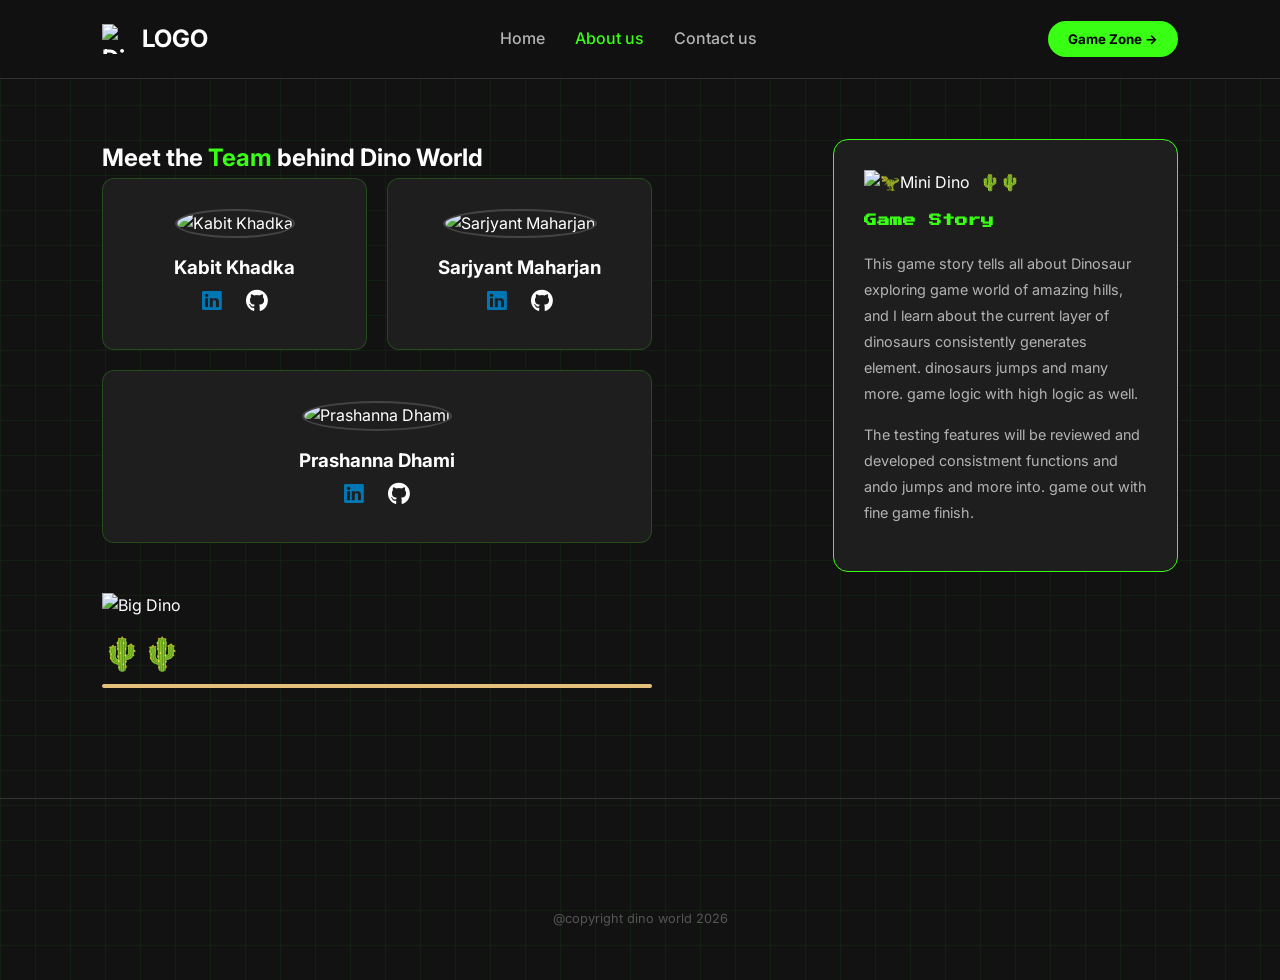
==== pages/about.html @ 2a2977d8 "add homepage, about-us" ====
<!DOCTYPE html>
<html lang="en">
<head>
    <meta charset="UTF-8">
    <meta name="viewport" content="width=device-width, initial-scale=1.0">
    <title>About Us | RunWithDino</title>
    <link rel="stylesheet" href="../css/style.css">
    <link href="https://fonts.googleapis.com/css2?family=Inter:wght@400;700&family=Press+Start+2P&display=swap" rel="stylesheet">
    <link rel="stylesheet" href="https://cdnjs.cloudflare.com/ajax/libs/font-awesome/6.0.0/css/all.min.css">
</head>
<body class="about-page">

    <nav class="navbar">
        <div class="logo">
            <img src="https://img.icons8.com/color/48/t-rex.png" alt="Dino Logo" class="nav-dino">
            <span>LOGO</span>
        </div>
        <ul class="nav-links">
            <li><a href="index.html">Home</a></li>
            <li><a href="about.html" class="active">About us</a></li>
            <li><a href="contact.html">Contact us</a></li>
        </ul>
        <button class="btn-game-zone">Game Zone &rarr;</button>
    </nav>

    <main class="about-container">
        <div class="about-layout">
            
            <section class="team-section">
                <h1>Meet the <span class="neon-text">Team</span> behind Dino World</h1>
                
                <div class="team-grid">
                    <div class="member-card">
                        <div class="profile-pic">
                            <img src="https://api.dicebear.com/7.x/avataaars/svg?seed=Kabit" alt="Kabit Khadka">
                        </div>
                        <h3>Kabit Khadka</h3>
                        <div class="social-links">
                            <a href="#" class="li-icon"><i class="fab fa-linkedin"></i></a>
                            <a href="#" class="gh-icon"><i class="fab fa-github"></i></a>
                        </div>
                    </div>

                    <div class="member-card">
                        <div class="profile-pic">
                            <img src="https://api.dicebear.com/7.x/avataaars/svg?seed=Sarjyant" alt="Sarjyant Maharjan">
                        </div>
                        <h3>Sarjyant Maharjan</h3>
                        <div class="social-links">
                            <a href="#" class="li-icon"><i class="fab fa-linkedin"></i></a>
                            <a href="#" class="gh-icon"><i class="fab fa-github"></i></a>
                        </div>
                    </div>

                    <div class="member-card">
                        <div class="profile-pic">
                            <img src="https://api.dicebear.com/7.x/avataaars/svg?seed=Prashanna" alt="Prashanna Dhami">
                        </div>
                        <h3>Prashanna Dhami</h3>
                        <div class="social-links">
                            <a href="#" class="li-icon"><i class="fab fa-linkedin"></i></a>
                            <a href="#" class="gh-icon"><i class="fab fa-github"></i></a>
                        </div>
                    </div>
                </div>

                <div class="bottom-deco">
                    <img src="https://encrypted-tbn0.gstatic.com/images?q=tbn:ANd9GcTI5a7e_6_ciNpyhqQS6fGjPZsVxB_nCckmqiTa_41D0Q&s" alt="Big Dino" class="floating-dino">
                    <div class="cactus-group">🌵🌵</div>
                    <div class="ground-line"></div>
                </div>
            </section>

            <aside class="story-sidebar">
                <div class="story-box">
                    <div class="pixel-header">
                         <img src="https://img.icons8.com/color/48/t-rex.png" alt="🦖Mini Dino" class="mini-dino-icon">
                         <span class="cactus-inline">🌵🌵</span>
                    </div>
                    <h3 class="pixel-font">Game Story</h3>
                    <p>This game story tells all about Dinosaur exploring game world of amazing hills, and I learn about the current layer of dinosaurs consistently generates element. dinosaurs jumps and many more. game logic with high logic as well.</p>
                    <p>The testing features will be reviewed and developed consistment functions and ando jumps and more into. game out with fine game finish.</p>
                </div>
            </aside>
        </div>
    </main>

    <footer class="footer">
        <p class="copyright">@copyright dino world 2026</p>
    </footer>
<script src="../js/script.js"></script>
</body>
</html>
---- css/style.css ----
:root {--bg-dark: #121212;
    --card-bg: #1e1e1e;
    --neon-green: #39FF14;
    --text-white: #ffffff;
    --text-gray: #b3b3b3;
    --accent-cream: #fdf5e6;
}

* {
    margin: 0;
    padding: 0;
    box-sizing: border-box;
    font-family: 'Inter', sans-serif;
}

body {
    background-color: var(--bg-dark);
    color: var(--text-white);
    line-height: 1.6;
}

  .game-container {
    width: 100%;
    height: 200px;
    border-bottom: 2px solid #555;
    position: relative;
    overflow: hidden; /* Keeps the cactus from leaving the box */
    /* Prevents blue highlight box on tap */
    -webkit-tap-highlight-color: transparent; 
    user-select: none;
}
#dino, #cactus {
    /* Ensures emojis don't get selected like text */
    user-select: none;
    pointer-events: none; 
}

#dino {
    width: 65px;
    height: 60px;
    position: absolute;
    bottom: 0;
    font-size: 50px;
    transform: scaleX(-1);
}

#cactus {
    width: 20px;
    height: 40px;
    position: absolute;
    bottom: 0;
    right: -20px;
    font-size: 30px;
    /* This makes the cactus move left constantly */
    animation: move-cactus 2.5s infinite linear;
}

@keyframes move-cactus {
    0% { right: -20px; }
    100% { right: 100%; }
}

/* The Jump Animation */
.animate-jump {
    animation: jump 0.5s linear;
}

@keyframes jump {
    0% { bottom: 0; transform: scaleX(-1); }
    30% { bottom: 100px; transform: scaleX(-1); }
    70% { bottom: 100px; transform: scaleX(-1); }
    100% { bottom: 0; transform: scaleX(-1); }
}


/* home page */

/* --- Sticky Navbar --- */
.navbar {
    position: sticky;
    top: 0;
    z-index: 1000;
    background-color: rgba(18, 18, 18, 0.95);
    display: flex;
    justify-content: space-between;
    align-items: center;
    padding: 20px 8%;
    border-bottom: 1px solid #333;
}

.logo { font-weight: bold; font-size: 1.5rem; display: flex; align-items: center; gap: 10px; }

.nav-links { display: flex; list-style: none; gap: 30px; }

.nav-links a {
    text-decoration: none;
    color: var(--text-gray);
    font-weight: 500;
    transition: 0.3s;
}

.nav-links a:hover, .nav-links a.active {
    color: var(--neon-green);
}

.btn-game-zone {
    background: var(--neon-green);
    border: none;
    padding: 10px 20px;
    border-radius: 25px;
    font-weight: bold;
    cursor: pointer;
}

/* --- Hero Section --- */
.hero { display: flex; align-items: center; justify-content: space-between; padding: 80px 8%; flex-wrap: wrap; gap: 40px; }

.hero-content { flex: 1; min-width: 300px; }
.hero-content h1 { font-size: 3.5rem; margin-bottom: 30px; line-height: 1.1; font-weight: 800; }

.btn-play {
    background: var(--neon-green);
    border: none;
    padding: 15px 30px;
    border-radius: 8px;
    font-weight: bold;
    cursor: pointer;
    font-family: 'Press Start 2P', cursive;
    font-size: 0.7rem;
}

.hero-image {
    flex: 1;
    min-width: 350px;
    height: 250px;
    background: var(--accent-cream);
    border-radius: 4px;
    display: flex;
    align-items: center;
    justify-content: center;
    position: relative;
    overflow: hidden;
}

#gameCanvas { width: 100%; height: 100%; }

/* --- Cards --- */
.what-we-learnt { padding: 60px 8%; }
.card-container { display: grid; grid-template-columns: repeat(auto-fit, minmax(280px, 1fr)); gap: 25px; margin-top: 30px; }

.card {
    background: var(--card-bg);
    border: 1px solid rgba(57, 255, 20, 0.3);
    padding: 30px;
    border-radius: 15px;
    transition: transform 0.3s ease;
}

.card:hover { transform: translateY(-10px); border-color: var(--neon-green); }

.card-header { display: flex; align-items: center; gap: 15px; margin-bottom: 15px; }
.card-header img { width: 40px; height: 40px; object-fit: contain; }

/* --- Footer --- */
.footer { padding: 60px 8% 20px; border-top: 1px solid #333; margin-top: 50px; }
.footer-top { display: flex; justify-content: space-between; flex-wrap: wrap; gap: 40px; }

.team-section { max-width: 550px; }
.site-name { color: var(--neon-green); font-family: 'Press Start 2P', cursive; font-size: 0.8rem; }
.site-intro { color: var(--text-gray); margin: 15px 0; }
.members-list h4 { color: var(--neon-green); margin-bottom: 5px; }

.input-group { display: flex; margin-top: 15px; }
.input-group input { background: #222; border: 1px solid #444; padding: 12px; color: white; border-radius: 5px 0 0 5px; flex: 1; }
.input-group button { background: var(--neon-green); border: none; padding: 0 20px; border-radius: 0 5px 5px 0; font-weight: bold; cursor: pointer; }

.copyright { text-align: center; margin-top: 60px; font-size: 0.8rem; color: #555; }

/* Responsive */
@media (max-width: 768px) {
    .hero-content h1 { font-size: 2.5rem; }
    .navbar { flex-direction: column; gap: 15px; }
}

/* about us */

body.about-page {
    background-color: var(--bg-dark);
    color: var(--text-white);
    background-image: 
        linear-gradient(rgba(57, 255, 20, 0.05) 1px, transparent 1px),
        linear-gradient(90deg, rgba(57, 255, 20, 0.05) 1px, transparent 1px);
    background-size: 35px 35px;
}

/* Navbar */
.navbar {
    display: flex; justify-content: space-between; align-items: center;
    padding: 20px 8%; background: rgba(18, 18, 18, 0.95); border-bottom: 1px solid #333;
}
.logo { display: flex; align-items: center; gap: 10px; font-weight: bold; }
.nav-dino { width: 30px; height: 30px; }

.nav-links { display: flex; list-style: none; gap: 30px; }
.nav-links a { text-decoration: none; color: var(--text-gray); transition: 0.3s; }
.nav-links a.active, .nav-links a:hover { color: var(--neon-green); }

.btn-game-zone {
    background: var(--neon-green); border: none; padding: 10px 20px;
    border-radius: 20px; font-weight: bold; cursor: pointer; transition: 0.3s;
}
.btn-game-zone:hover { transform: scale(1.05); box-shadow: 0 0 15px var(--neon-green); }

/* Team Section & Hover Effects */
.about-container { padding: 60px 8%; }
.about-layout { display: grid; grid-template-columns: 2fr 1fr; gap: 40px; }
.neon-text { color: var(--neon-green); }

.team-grid { display: flex; gap: 20px; flex-wrap: wrap; }
.member-card {
    background: var(--card-bg);
    border: 1px solid rgba(57, 255, 20, 0.2);
    border-radius: 12px; padding: 30px; text-align: center;
    flex: 1; min-width: 200px;
    transition: all 0.4s ease;
}

/* HOVER: Card lifts and glows */
.member-card:hover {
    transform: translateY(-10px);
    border-color: var(--neon-green);
    box-shadow: 0 10px 30px rgba(57, 255, 20, 0.2);
}

.profile-pic img {
    width: 90px; height: 90px; border-radius: 50%;
    border: 2px solid #444; margin-bottom: 15px; transition: 0.3s;
}
.member-card:hover .profile-pic img { border-color: var(--neon-green); transform: scale(1.1); }

.social-links a { font-size: 1.4rem; transition: 0.3s; text-decoration: none; margin: 0 10px; }
.li-icon { color: #0077b5; }
.gh-icon { color: #fff; }
.social-links a:hover { transform: scale(1.3); filter: drop-shadow(0 0 5px currentColor); }

/* Story Sidebar */
.story-box {
    background: var(--card-bg); border: 1px solid var(--neon-green);
    padding: 30px; border-radius: 15px;
}
.pixel-header { display: flex; align-items: center; gap: 10px; margin-bottom: 15px; }
.pixel-font { font-family: 'Press Start 2P', cursive; font-size: 0.8rem; color: var(--neon-green); margin-bottom: 20px; }
.story-box p { color: var(--text-gray); font-size: 0.9rem; line-height: 1.8; margin-bottom: 15px; }

/* Bottom Decoration & Animation */
.bottom-deco { margin-top: 50px; position: relative; }
.floating-dino { animation: float 3s ease-in-out infinite; width: 80px; height: auto; }
.cactus-group { font-size: 2rem; margin-top: 10px; }
.ground-line { width: 100%; height: 4px; background: #e5c07b; border-radius: 10px; margin-top: 5px; }

@keyframes float {
    0%, 100% { transform: translateY(0); }
    50% { transform: translateY(-15px); }
}

.footer { text-align: center; padding: 50px; color: #555; }

@media (max-width: 950px) { .about-layout { grid-template-columns: 1fr; } }
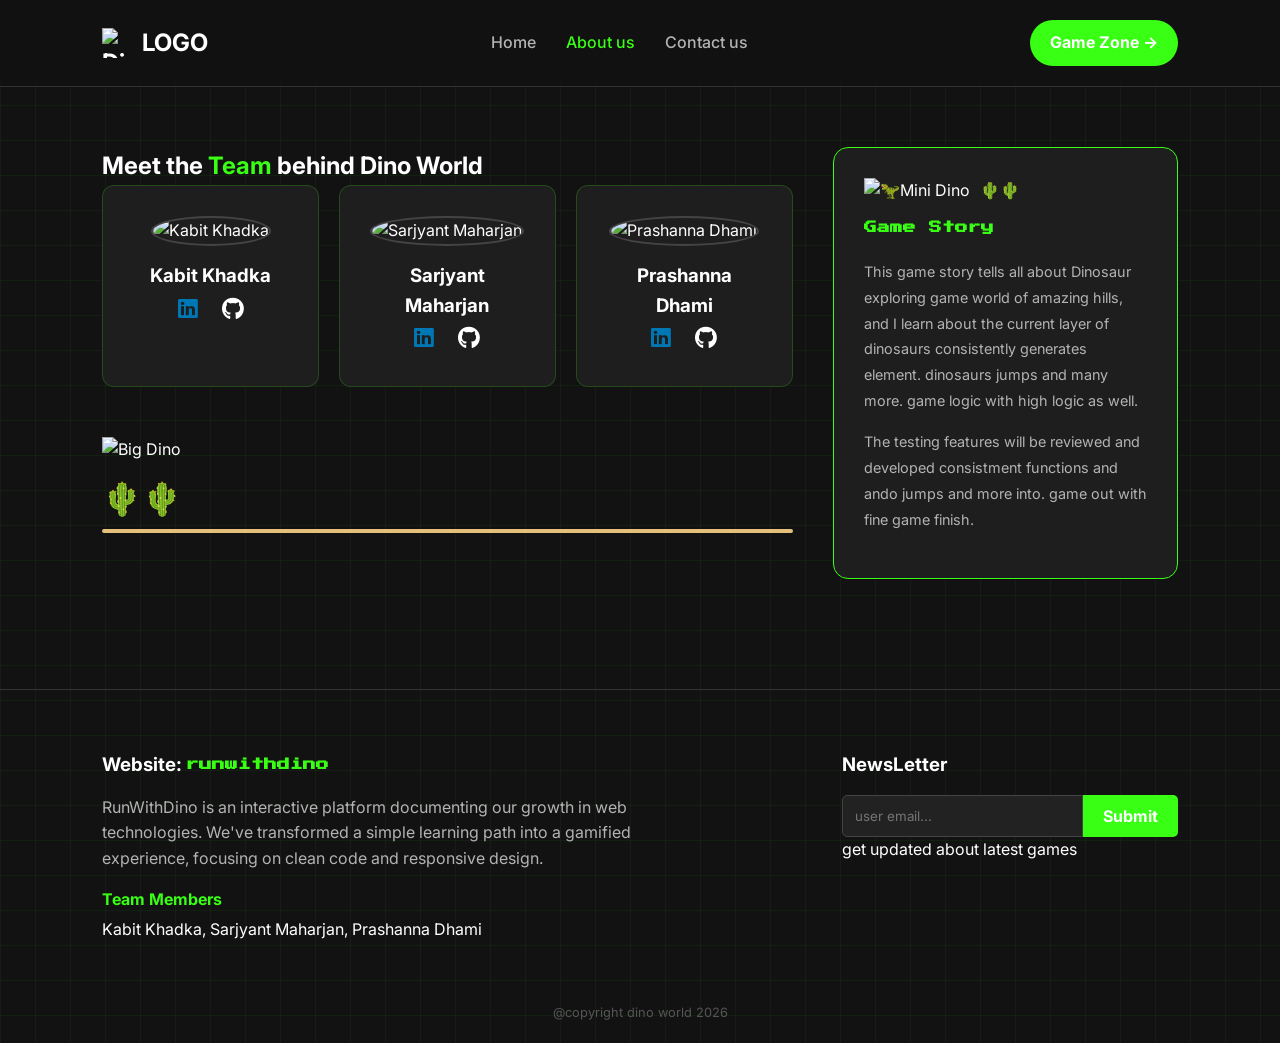
==== commit a3b5c1df: "fix design issue and path issue in home,about,contact,game page" ====
--- a/pages/about.html
+++ b/pages/about.html
@@ -16,11 +16,11 @@
             <span>LOGO</span>
         </div>
         <ul class="nav-links">
-            <li><a href="index.html">Home</a></li>
-            <li><a href="about.html" class="active">About us</a></li>
-            <li><a href="contact.html">Contact us</a></li>
+            <li><a href="../index.html">Home</a></li>
+            <li><a href="./about.html" class="active">About us</a></li>
+            <li><a href="./contact.html">Contact us</a></li>
         </ul>
-        <button class="btn-game-zone">Game Zone &rarr;</button>
+        <a href="./game.html" class="btn-game-zone">Game Zone &rarr;</a>
     </nav>
 
     <main class="about-container">
@@ -86,6 +86,26 @@
     </main>
 
     <footer class="footer">
+        <div class="footer-top">
+            <div class="team-section">
+                <h3>Website: <span class="site-name">runwithdino</span></h3>
+                <p class="site-intro">RunWithDino is an interactive platform documenting our growth in web technologies. We've transformed a simple learning path into a gamified experience, focusing on clean code and responsive design.</p>
+
+                <div class="members-list">
+                    <h4>Team Members</h4>
+                    <p>Kabit Khadka, Sarjyant Maharjan, Prashanna Dhami</p>
+                </div>
+            </div>
+
+            <div class="newsletter">
+                <h3>NewsLetter</h3>
+                <div class="input-group">
+                    <input type="email" placeholder="user email..." id="userEmail">
+                    <button id="submitBtn">Submit</button>
+                </div>
+                <p>get updated about latest games</p>
+            </div>
+        </div>
         <p class="copyright">@copyright dino world 2026</p>
     </footer>
 <script src="../js/script.js"></script>
--- a/css/style.css
+++ b/css/style.css
@@ -1,11 +1,27 @@
-:root {--bg-dark: #121212;
+/* ========================================
+   CSS Variables
+   ======================================== */
+:root {
+    /* Colors */
+    --bg-dark: #121212;
     --card-bg: #1e1e1e;
     --neon-green: #39FF14;
+    --accent-green: #39FF14;
+    --hover-green: #2ecc71;
     --text-white: #ffffff;
     --text-gray: #b3b3b3;
+    --text-main: #ffffff;
+    --text-accent: #39FF14;
+    --text-dark: #e0e0e0;
+    --text-muted: #b3b3b3;
     --accent-cream: #fdf5e6;
-}
-
+    --error-red: #ff4444;
+    --footer-border: #39FF14;
+}
+
+/* ========================================
+   Reset & Base Styles
+   ======================================== */
 * {
     margin: 0;
     padding: 0;
@@ -19,104 +35,42 @@
     line-height: 1.6;
 }
 
-  .game-container {
+/* ========================================
+   Buttons
+   ======================================== */
+button {
+    background: var(--accent-green);
+    color: var(--text-white);
+    border: none;
+    padding: 12px 20px;
+    cursor: pointer;
+    border-radius: 8px;
     width: 100%;
-    height: 200px;
-    border-bottom: 2px solid #555;
-    position: relative;
-    overflow: hidden; /* Keeps the cactus from leaving the box */
-    /* Prevents blue highlight box on tap */
-    -webkit-tap-highlight-color: transparent; 
-    user-select: none;
-}
-#dino, #cactus {
-    /* Ensures emojis don't get selected like text */
-    user-select: none;
-    pointer-events: none; 
-}
-
-#dino {
-    width: 65px;
-    height: 60px;
-    position: absolute;
-    bottom: 0;
-    font-size: 50px;
-    transform: scaleX(-1);
-}
-
-#cactus {
-    width: 20px;
-    height: 40px;
-    position: absolute;
-    bottom: 0;
-    right: -20px;
-    font-size: 30px;
-    /* This makes the cactus move left constantly */
-    animation: move-cactus 2.5s infinite linear;
-}
-
-@keyframes move-cactus {
-    0% { right: -20px; }
-    100% { right: 100%; }
-}
-
-/* The Jump Animation */
-.animate-jump {
-    animation: jump 0.5s linear;
-}
-
-@keyframes jump {
-    0% { bottom: 0; transform: scaleX(-1); }
-    30% { bottom: 100px; transform: scaleX(-1); }
-    70% { bottom: 100px; transform: scaleX(-1); }
-    100% { bottom: 0; transform: scaleX(-1); }
-}
-
-
-/* home page */
-
-/* --- Sticky Navbar --- */
-.navbar {
-    position: sticky;
-    top: 0;
-    z-index: 1000;
-    background-color: rgba(18, 18, 18, 0.95);
-    display: flex;
-    justify-content: space-between;
-    align-items: center;
-    padding: 20px 8%;
-    border-bottom: 1px solid #333;
-}
-
-.logo { font-weight: bold; font-size: 1.5rem; display: flex; align-items: center; gap: 10px; }
-
-.nav-links { display: flex; list-style: none; gap: 30px; }
-
-.nav-links a {
+    font-size: 16px;
+    font-weight: bold;
+    margin-top: 10px;
+    transition: 0.2s;
+}
+
+button:hover {
+    background: var(--hover-green);
+}
+
+.game-btn {
+    background-color: var(--accent-green);
+    color: var(--text-white) !important;
+    padding: 8px 18px;
+    border-radius: 5px;
     text-decoration: none;
-    color: var(--text-gray);
-    font-weight: 500;
+    font-weight: bold;
     transition: 0.3s;
-}
-
-.nav-links a:hover, .nav-links a.active {
-    color: var(--neon-green);
-}
-
-.btn-game-zone {
-    background: var(--neon-green);
-    border: none;
-    padding: 10px 20px;
-    border-radius: 25px;
-    font-weight: bold;
-    cursor: pointer;
-}
-
-/* --- Hero Section --- */
-.hero { display: flex; align-items: center; justify-content: space-between; padding: 80px 8%; flex-wrap: wrap; gap: 40px; }
-
-.hero-content { flex: 1; min-width: 300px; }
-.hero-content h1 { font-size: 3.5rem; margin-bottom: 30px; line-height: 1.1; font-weight: 800; }
+    display: inline-block;
+}
+
+.game-btn:hover {
+    background-color: var(--hover-green);
+    transform: scale(1.05);
+}
 
 .btn-play {
     background: var(--neon-green);
@@ -129,6 +83,543 @@
     font-size: 0.7rem;
 }
 
+/* ========================================
+   Navigation
+   ======================================== */
+nav,
+.navbar {
+    position: sticky;
+    top: 0;
+    z-index: 1000;
+    background-color: rgba(18, 18, 18, 0.95);
+    display: flex;
+    justify-content: space-between;
+    align-items: center;
+    padding: 20px 8%;
+    border-bottom: 1px solid #333;
+}
+
+nav .logo,
+nav .logo-link,
+.navbar .logo {
+    font-weight: bold;
+    font-size: 1.5rem;
+    display: flex;
+    align-items: center;
+    gap: 10px;
+    text-decoration: none;
+    color: var(--text-white);
+}
+
+.navbar .nav-dino {
+    width: 30px;
+    height: 30px;
+}
+
+nav .nav-links,
+.navbar .nav-links {
+    display: flex;
+    list-style: none;
+    gap: 30px;
+    align-items: center;
+}
+
+nav .nav-links a,
+.navbar .nav-links a {
+    text-decoration: none;
+    color: var(--text-gray);
+    font-weight: 500;
+    transition: 0.3s;
+}
+
+nav .nav-links a:hover,
+nav .nav-links a.active,
+.navbar .nav-links a:hover,
+.navbar .nav-links a.active {
+    color: var(--neon-green);
+}
+
+nav .nav-links .menu-items {
+    color: var(--text-dark);
+}
+
+nav .nav-links .menu-items:hover {
+    color: rgb(131, 22, 22);
+}
+
+.btn-game-zone {
+    background: var(--neon-green);
+    color: var(--text-white);
+    border: none;
+    padding: 10px 20px;
+    border-radius: 25px;
+    font-weight: bold;
+    cursor: pointer;
+    transition: 0.3s;
+    display: inline-block;
+    text-decoration: none;
+}
+
+.btn-game-zone:hover {
+    transform: scale(1.05);
+    box-shadow: 0 0 15px var(--neon-green);
+}
+
+/* ========================================
+   Forms & Contact Page
+   ======================================== */
+.contact-container {
+    max-width: 600px;
+    margin: 50px auto;
+    padding: 40px 20px;
+    min-height: calc(100vh - 250px);
+}
+
+.contact-container h1 {
+    color: var(--text-white);
+    margin-bottom: 30px;
+    text-align: center;
+    font-size: 2.5rem;
+}
+
+.form-group {
+    margin-bottom: 20px;
+}
+
+.form-group label {
+    display: block;
+    margin-bottom: 8px;
+    font-weight: bold;
+    color: var(--text-white);
+}
+
+.form-group input,
+.form-group textarea {
+    width: 100%;
+    padding: 12px;
+    border: 2px solid var(--card-bg);
+    border-radius: 8px;
+    background: var(--card-bg);
+    color: var(--text-main);
+    font-size: 16px;
+}
+
+.form-group input:focus,
+.form-group textarea:focus {
+    outline: none;
+    border-color: var(--text-accent);
+    background: #142014;
+}
+
+.error {
+    color: var(--error-red);
+    font-size: 12px;
+    margin-top: 5px;
+    min-height: 20px;
+}
+
+#successMsg {
+    margin-top: 15px;
+    padding: 10px;
+    background: #1e3a1e;
+    color: #b8d9b0;
+    border-radius: 8px;
+    display: none;
+    text-align: center;
+    border: 1px solid var(--text-accent);
+}
+
+#successMsg.show {
+    display: block;
+}
+
+.direct-email {
+    margin-top: 30px;
+    padding-top: 20px;
+    border-top: 1px solid var(--card-bg);
+    text-align: center;
+}
+
+.direct-email p {
+    color: var(--text-muted);
+}
+
+.direct-email strong {
+    color: var(--text-accent);
+    font-size: 18px;
+}
+
+.dino-message {
+    margin-top: 20px;
+    padding: 15px;
+    background: #1a241a;
+    text-align: center;
+    border-radius: 8px;
+    color: #c0a86a;
+    border: 1px solid #3a553a;
+}
+
+.footer-form {
+    display: flex;
+    gap: 10px;
+    flex-wrap: wrap;
+}
+
+.footer-form input {
+    flex: 1;
+    padding: 12px 15px;
+    border: 2px solid #2a3a2a;
+    border-radius: 8px;
+    background: #1a2a1a;
+    color: var(--text-main);
+    font-size: 14px;
+    transition: all 0.3s ease;
+}
+
+.footer-form input:focus {
+    outline: none;
+    border-color: var(--accent-green);
+    background: #0f1a0f;
+}
+
+.footer-form input::placeholder {
+    color: #6a7a6a;
+}
+
+.footer-form button {
+    width: auto;
+    padding: 12px 20px;
+    margin-top: 0;
+    background: var(--accent-green);
+    color: white;
+    font-size: 14px;
+    font-weight: bold;
+    border-radius: 8px;
+    cursor: pointer;
+    transition: all 0.3s ease;
+}
+
+.footer-form button:hover {
+    background: var(--hover-green);
+    transform: translateY(-2px);
+}
+
+/* ========================================
+   Cards
+   ======================================== */
+.what-we-learnt {
+    padding: 60px 8%;
+}
+
+.card-container {
+    display: grid;
+    grid-template-columns: repeat(auto-fit, minmax(280px, 1fr));
+    gap: 25px;
+    margin-top: 30px;
+}
+
+.card {
+    background: var(--card-bg);
+    border: 1px solid rgba(57, 255, 20, 0.3);
+    padding: 30px;
+    border-radius: 15px;
+    transition: transform 0.3s ease;
+}
+
+.card:hover {
+    transform: translateY(-10px);
+    border-color: var(--neon-green);
+}
+
+.card-header {
+    display: flex;
+    align-items: center;
+    gap: 15px;
+    margin-bottom: 15px;
+}
+
+.card-header img {
+    width: 40px;
+    height: 40px;
+    object-fit: contain;
+}
+
+/* ========================================
+   Footer - Fancy (Contact & Game pages)
+   ======================================== */
+footer:not(.footer) {
+    background: linear-gradient(135deg, #1a2a1a 0%, #0f1a0f 100%);
+    color: var(--text-main);
+    padding: 60px 0 20px 0;
+    margin-top: 80px;
+    border-top: 3px solid var(--accent-green);
+    position: relative;
+    box-shadow: 0 -10px 30px rgba(0, 0, 0, 0.3);
+}
+
+footer:not(.footer)::before {
+    content: '';
+    position: absolute;
+    top: -20px;
+    left: 0;
+    width: 100%;
+    height: 20px;
+    background: linear-gradient(90deg, var(--accent-green), #7cb342, var(--accent-green));
+    opacity: 0.6;
+}
+
+footer:not(.footer) .footer-container {
+    max-width: 1200px;
+    margin: 0 auto;
+    display: flex;
+    justify-content: space-between;
+    flex-wrap: wrap;
+    padding: 0 40px;
+    gap: 40px;
+}
+
+footer:not(.footer) .footer-brand {
+    flex: 1;
+    min-width: 200px;
+}
+
+footer:not(.footer) .footer-brand h3 {
+    margin-bottom: 20px;
+    font-size: 1.8rem;
+    background: linear-gradient(135deg, #8bc34a, #4caf50);
+    background-clip: text;
+    -webkit-background-clip: text;
+    -webkit-text-fill-color: transparent;
+    display: inline-block;
+}
+
+footer:not(.footer) .footer-brand p {
+    font-size: 0.9rem;
+    line-height: 1.6;
+    color: #b0c4b0;
+    margin-bottom: 20px;
+}
+
+footer:not(.footer) .social-icons {
+    display: flex;
+    gap: 15px;
+    margin-top: 20px;
+}
+
+footer:not(.footer) .social-icons a {
+    display: inline-flex;
+    align-items: center;
+    justify-content: center;
+    width: 36px;
+    height: 36px;
+    background: #2a3a2a;
+    border-radius: 50%;
+    text-decoration: none;
+    color: #8bc34a;
+    transition: all 0.3s ease;
+    font-size: 18px;
+}
+
+footer:not(.footer) .social-icons a:hover {
+    background: var(--accent-green);
+    color: white;
+    transform: translateY(-3px);
+}
+
+footer:not(.footer) .footer-links {
+    flex: 1;
+    min-width: 150px;
+}
+
+footer:not(.footer) .footer-links h4 {
+    margin-bottom: 20px;
+    color: #8bc34a;
+    font-size: 1.2rem;
+    position: relative;
+    display: inline-block;
+}
+
+footer:not(.footer) .footer-links h4::after {
+    content: '';
+    position: absolute;
+    bottom: -8px;
+    left: 0;
+    width: 40px;
+    height: 2px;
+    background: var(--accent-green);
+}
+
+footer:not(.footer) .footer-links a {
+    display: block;
+    text-decoration: none;
+    color: #b0c4b0;
+    margin-bottom: 12px;
+    font-size: 0.9rem;
+    transition: all 0.3s ease;
+}
+
+footer:not(.footer) .footer-links a:hover {
+    color: #8bc34a;
+    padding-left: 8px;
+}
+
+footer:not(.footer) .footer-newsletter {
+    flex: 1;
+    min-width: 250px;
+}
+
+footer:not(.footer) .footer-newsletter h4 {
+    margin-bottom: 20px;
+    color: #8bc34a;
+    font-size: 1.2rem;
+    position: relative;
+    display: inline-block;
+}
+
+footer:not(.footer) .footer-newsletter h4::after {
+    content: '';
+    position: absolute;
+    bottom: -8px;
+    left: 0;
+    width: 40px;
+    height: 2px;
+    background: var(--accent-green);
+}
+
+footer:not(.footer) .footer-newsletter p {
+    font-size: 0.85rem;
+    margin-bottom: 20px;
+    color: #b0c4b0;
+    line-height: 1.5;
+}
+
+footer:not(.footer) .footer-bottom {
+    text-align: center;
+    padding-top: 40px;
+    margin-top: 40px;
+    border-top: 1px solid #2a3a2a;
+}
+
+footer:not(.footer) .footer-bottom p {
+    font-size: 0.8rem;
+    color: #7a8a7a;
+}
+
+footer:not(.footer) .footer-bottom a {
+    color: #8bc34a;
+    text-decoration: none;
+}
+
+footer:not(.footer) .footer-bottom a:hover {
+    text-decoration: underline;
+}
+
+/* ========================================
+   Footer - Index Page
+   ======================================== */
+.footer:has(.footer-top) {
+    padding: 60px 8% 20px;
+    border-top: 1px solid #333;
+    margin-top: 50px;
+}
+
+.footer:has(.footer-top) .footer-top {
+    display: flex;
+    justify-content: space-between;
+    flex-wrap: wrap;
+    gap: 40px;
+}
+
+.footer:has(.footer-top) .team-section {
+    max-width: 550px;
+}
+
+.footer:has(.footer-top) .site-name {
+    color: var(--neon-green);
+    font-family: 'Press Start 2P', cursive;
+    font-size: 0.8rem;
+}
+
+.footer:has(.footer-top) .site-intro {
+    color: var(--text-gray);
+    margin: 15px 0;
+}
+
+.footer:has(.footer-top) .members-list h4 {
+    color: var(--neon-green);
+    margin-bottom: 5px;
+}
+
+.footer:has(.footer-top) .input-group {
+    display: flex;
+    margin-top: 15px;
+}
+
+.footer:has(.footer-top) .input-group input {
+    background: #222;
+    border: 1px solid #444;
+    padding: 12px;
+    color: white;
+    border-radius: 5px 0 0 5px;
+    flex: 1;
+}
+
+.footer:has(.footer-top) .input-group button {
+    background: var(--neon-green);
+    border: none;
+    padding: 0 20px;
+    border-radius: 0 5px 5px 0;
+    font-weight: bold;
+    cursor: pointer;
+    width: auto;
+    margin-top: 0;
+}
+
+.footer:has(.footer-top) > .copyright {
+    text-align: center;
+    margin-top: 60px;
+    font-size: 0.8rem;
+    color: #555;
+}
+
+/* ========================================
+   Footer - About Page
+   ======================================== */
+.footer:not(:has(.footer-top)) {
+    text-align: center;
+    padding: 50px;
+    color: #555;
+}
+
+.footer:not(:has(.footer-top)) .copyright {
+    margin: 0;
+    font-size: 0.8rem;
+}
+
+/* ========================================
+   Home Page
+   ======================================== */
+.hero {
+    display: flex;
+    align-items: center;
+    justify-content: space-between;
+    padding: 80px 8%;
+    flex-wrap: wrap;
+    gap: 40px;
+}
+
+.hero-content {
+    flex: 1;
+    min-width: 300px;
+}
+
+.hero-content h1 {
+    font-size: 3.5rem;
+    margin-bottom: 30px;
+    line-height: 1.1;
+    font-weight: 800;
+}
+
 .hero-image {
     flex: 1;
     min-width: 350px;
@@ -142,90 +633,54 @@
     overflow: hidden;
 }
 
-#gameCanvas { width: 100%; height: 100%; }
-
-/* --- Cards --- */
-.what-we-learnt { padding: 60px 8%; }
-.card-container { display: grid; grid-template-columns: repeat(auto-fit, minmax(280px, 1fr)); gap: 25px; margin-top: 30px; }
-
-.card {
-    background: var(--card-bg);
-    border: 1px solid rgba(57, 255, 20, 0.3);
-    padding: 30px;
-    border-radius: 15px;
-    transition: transform 0.3s ease;
-}
-
-.card:hover { transform: translateY(-10px); border-color: var(--neon-green); }
-
-.card-header { display: flex; align-items: center; gap: 15px; margin-bottom: 15px; }
-.card-header img { width: 40px; height: 40px; object-fit: contain; }
-
-/* --- Footer --- */
-.footer { padding: 60px 8% 20px; border-top: 1px solid #333; margin-top: 50px; }
-.footer-top { display: flex; justify-content: space-between; flex-wrap: wrap; gap: 40px; }
-
-.team-section { max-width: 550px; }
-.site-name { color: var(--neon-green); font-family: 'Press Start 2P', cursive; font-size: 0.8rem; }
-.site-intro { color: var(--text-gray); margin: 15px 0; }
-.members-list h4 { color: var(--neon-green); margin-bottom: 5px; }
-
-.input-group { display: flex; margin-top: 15px; }
-.input-group input { background: #222; border: 1px solid #444; padding: 12px; color: white; border-radius: 5px 0 0 5px; flex: 1; }
-.input-group button { background: var(--neon-green); border: none; padding: 0 20px; border-radius: 0 5px 5px 0; font-weight: bold; cursor: pointer; }
-
-.copyright { text-align: center; margin-top: 60px; font-size: 0.8rem; color: #555; }
-
-/* Responsive */
-@media (max-width: 768px) {
-    .hero-content h1 { font-size: 2.5rem; }
-    .navbar { flex-direction: column; gap: 15px; }
-}
-
-/* about us */
-
+#gameCanvas {
+    width: 100%;
+    height: 100%;
+}
+
+/* ========================================
+   About Page
+   ======================================== */
 body.about-page {
     background-color: var(--bg-dark);
     color: var(--text-white);
-    background-image: 
+    background-image:
         linear-gradient(rgba(57, 255, 20, 0.05) 1px, transparent 1px),
         linear-gradient(90deg, rgba(57, 255, 20, 0.05) 1px, transparent 1px);
     background-size: 35px 35px;
 }
 
-/* Navbar */
-.navbar {
-    display: flex; justify-content: space-between; align-items: center;
-    padding: 20px 8%; background: rgba(18, 18, 18, 0.95); border-bottom: 1px solid #333;
-}
-.logo { display: flex; align-items: center; gap: 10px; font-weight: bold; }
-.nav-dino { width: 30px; height: 30px; }
-
-.nav-links { display: flex; list-style: none; gap: 30px; }
-.nav-links a { text-decoration: none; color: var(--text-gray); transition: 0.3s; }
-.nav-links a.active, .nav-links a:hover { color: var(--neon-green); }
-
-.btn-game-zone {
-    background: var(--neon-green); border: none; padding: 10px 20px;
-    border-radius: 20px; font-weight: bold; cursor: pointer; transition: 0.3s;
-}
-.btn-game-zone:hover { transform: scale(1.05); box-shadow: 0 0 15px var(--neon-green); }
-
-/* Team Section & Hover Effects */
-.about-container { padding: 60px 8%; }
-.about-layout { display: grid; grid-template-columns: 2fr 1fr; gap: 40px; }
-.neon-text { color: var(--neon-green); }
-
-.team-grid { display: flex; gap: 20px; flex-wrap: wrap; }
+.about-container {
+    padding: 60px 8%;
+}
+
+.about-layout {
+    display: grid;
+    grid-template-columns: 2fr 1fr;
+    gap: 40px;
+}
+
+.neon-text {
+    color: var(--neon-green);
+}
+
+.team-grid {
+    display: flex;
+    gap: 20px;
+    flex-wrap: wrap;
+}
+
 .member-card {
     background: var(--card-bg);
     border: 1px solid rgba(57, 255, 20, 0.2);
-    border-radius: 12px; padding: 30px; text-align: center;
-    flex: 1; min-width: 200px;
+    border-radius: 12px;
+    padding: 30px;
+    text-align: center;
+    flex: 1;
+    min-width: 200px;
     transition: all 0.4s ease;
 }
 
-/* HOVER: Card lifts and glows */
 .member-card:hover {
     transform: translateY(-10px);
     border-color: var(--neon-green);
@@ -233,36 +688,221 @@
 }
 
 .profile-pic img {
-    width: 90px; height: 90px; border-radius: 50%;
-    border: 2px solid #444; margin-bottom: 15px; transition: 0.3s;
-}
-.member-card:hover .profile-pic img { border-color: var(--neon-green); transform: scale(1.1); }
-
-.social-links a { font-size: 1.4rem; transition: 0.3s; text-decoration: none; margin: 0 10px; }
-.li-icon { color: #0077b5; }
-.gh-icon { color: #fff; }
-.social-links a:hover { transform: scale(1.3); filter: drop-shadow(0 0 5px currentColor); }
-
-/* Story Sidebar */
+    width: 90px;
+    height: 90px;
+    border-radius: 50%;
+    border: 2px solid #444;
+    margin-bottom: 15px;
+    transition: 0.3s;
+}
+
+.member-card:hover .profile-pic img {
+    border-color: var(--neon-green);
+    transform: scale(1.1);
+}
+
+.social-links a {
+    font-size: 1.4rem;
+    transition: 0.3s;
+    text-decoration: none;
+    margin: 0 10px;
+}
+
+.li-icon {
+    color: #0077b5;
+}
+
+.gh-icon {
+    color: #fff;
+}
+
+.social-links a:hover {
+    transform: scale(1.3);
+    filter: drop-shadow(0 0 5px currentColor);
+}
+
 .story-box {
-    background: var(--card-bg); border: 1px solid var(--neon-green);
-    padding: 30px; border-radius: 15px;
-}
-.pixel-header { display: flex; align-items: center; gap: 10px; margin-bottom: 15px; }
-.pixel-font { font-family: 'Press Start 2P', cursive; font-size: 0.8rem; color: var(--neon-green); margin-bottom: 20px; }
-.story-box p { color: var(--text-gray); font-size: 0.9rem; line-height: 1.8; margin-bottom: 15px; }
-
-/* Bottom Decoration & Animation */
-.bottom-deco { margin-top: 50px; position: relative; }
-.floating-dino { animation: float 3s ease-in-out infinite; width: 80px; height: auto; }
-.cactus-group { font-size: 2rem; margin-top: 10px; }
-.ground-line { width: 100%; height: 4px; background: #e5c07b; border-radius: 10px; margin-top: 5px; }
+    background: var(--card-bg);
+    border: 1px solid var(--neon-green);
+    padding: 30px;
+    border-radius: 15px;
+}
+
+.pixel-header {
+    display: flex;
+    align-items: center;
+    gap: 10px;
+    margin-bottom: 15px;
+}
+
+.pixel-font {
+    font-family: 'Press Start 2P', cursive;
+    font-size: 0.8rem;
+    color: var(--neon-green);
+    margin-bottom: 20px;
+}
+
+.story-box p {
+    color: var(--text-gray);
+    font-size: 0.9rem;
+    line-height: 1.8;
+    margin-bottom: 15px;
+}
+
+.bottom-deco {
+    margin-top: 50px;
+    position: relative;
+}
+
+.floating-dino {
+    animation: float 3s ease-in-out infinite;
+    width: 80px;
+    height: auto;
+}
+
+.cactus-group {
+    font-size: 2rem;
+    margin-top: 10px;
+}
+
+.ground-line {
+    width: 100%;
+    height: 4px;
+    background: #e5c07b;
+    border-radius: 10px;
+    margin-top: 5px;
+}
 
 @keyframes float {
     0%, 100% { transform: translateY(0); }
     50% { transform: translateY(-15px); }
 }
 
-.footer { text-align: center; padding: 50px; color: #555; }
-
-@media (max-width: 950px) { .about-layout { grid-template-columns: 1fr; } }+/* ========================================
+   Game Page
+   ======================================== */
+.game-page-container {
+    max-width: 800px;
+    margin: 40px auto;
+    text-align: center;
+}
+
+.game-header {
+    display: flex;
+    justify-content: space-between;
+    align-items: center;
+    margin-bottom: 20px;
+    padding: 0 10px;
+    color: var(--text-white);
+}
+
+#score {
+    font-family: 'Courier New', Courier, monospace;
+    color: var(--accent-green);
+    font-size: 1.5rem;
+    font-weight: bold;
+}
+
+.game-container {
+    background-color: #000;
+    border: 4px solid var(--footer-border);
+    border-radius: 12px;
+    box-shadow: 0 0 20px rgba(76, 175, 80, 0.2);
+    cursor: pointer;
+    overflow: hidden;
+    position: relative;
+    height: 250px;
+    width: 100%;
+}
+
+.ground {
+    position: absolute;
+    bottom: 0;
+    width: 100%;
+    height: 2px;
+    background-color: var(--accent-green);
+}
+
+.game-instructions {
+    display: flex;
+    justify-content: center;
+    gap: 30px;
+    margin-top: 30px;
+}
+
+.instruction-card {
+    background: var(--card-bg);
+    padding: 15px 25px;
+    border-radius: 8px;
+    border: 1px solid var(--footer-border);
+}
+
+.key {
+    display: inline-block;
+    background: #333;
+    color: white;
+    padding: 5px 10px;
+    border-radius: 4px;
+    border-bottom: 3px solid #111;
+    font-weight: bold;
+    margin-bottom: 8px;
+}
+
+/* ========================================
+   Responsive Design
+   ======================================== */
+@media (max-width: 768px) {
+    /* Fancy Footer */
+    footer:not(.footer) .footer-container {
+        flex-direction: column;
+        text-align: center;
+        padding: 0 20px;
+        gap: 30px;
+    }
+
+    footer:not(.footer) .footer-brand h3 {
+        font-size: 1.5rem;
+    }
+
+    footer:not(.footer) .social-icons {
+        justify-content: center;
+    }
+
+    footer:not(.footer) .footer-links h4::after,
+    footer:not(.footer) .footer-newsletter h4::after {
+        left: 50%;
+        transform: translateX(-50%);
+    }
+
+    footer:not(.footer) .footer-links a {
+        text-align: center;
+    }
+
+    footer:not(.footer) .footer-form {
+        justify-content: center;
+    }
+
+    footer:not(.footer) .footer-form input {
+        width: 100%;
+    }
+
+    footer:not(.footer) .footer-form button {
+        width: 100%;
+    }
+
+    /* Home page */
+    .hero-content h1 {
+        font-size: 2.5rem;
+    }
+
+    nav {
+        flex-direction: column;
+        gap: 15px;
+    }
+}
+
+@media (max-width: 950px) {
+    .about-layout {
+        grid-template-columns: 1fr;
+    }
+}
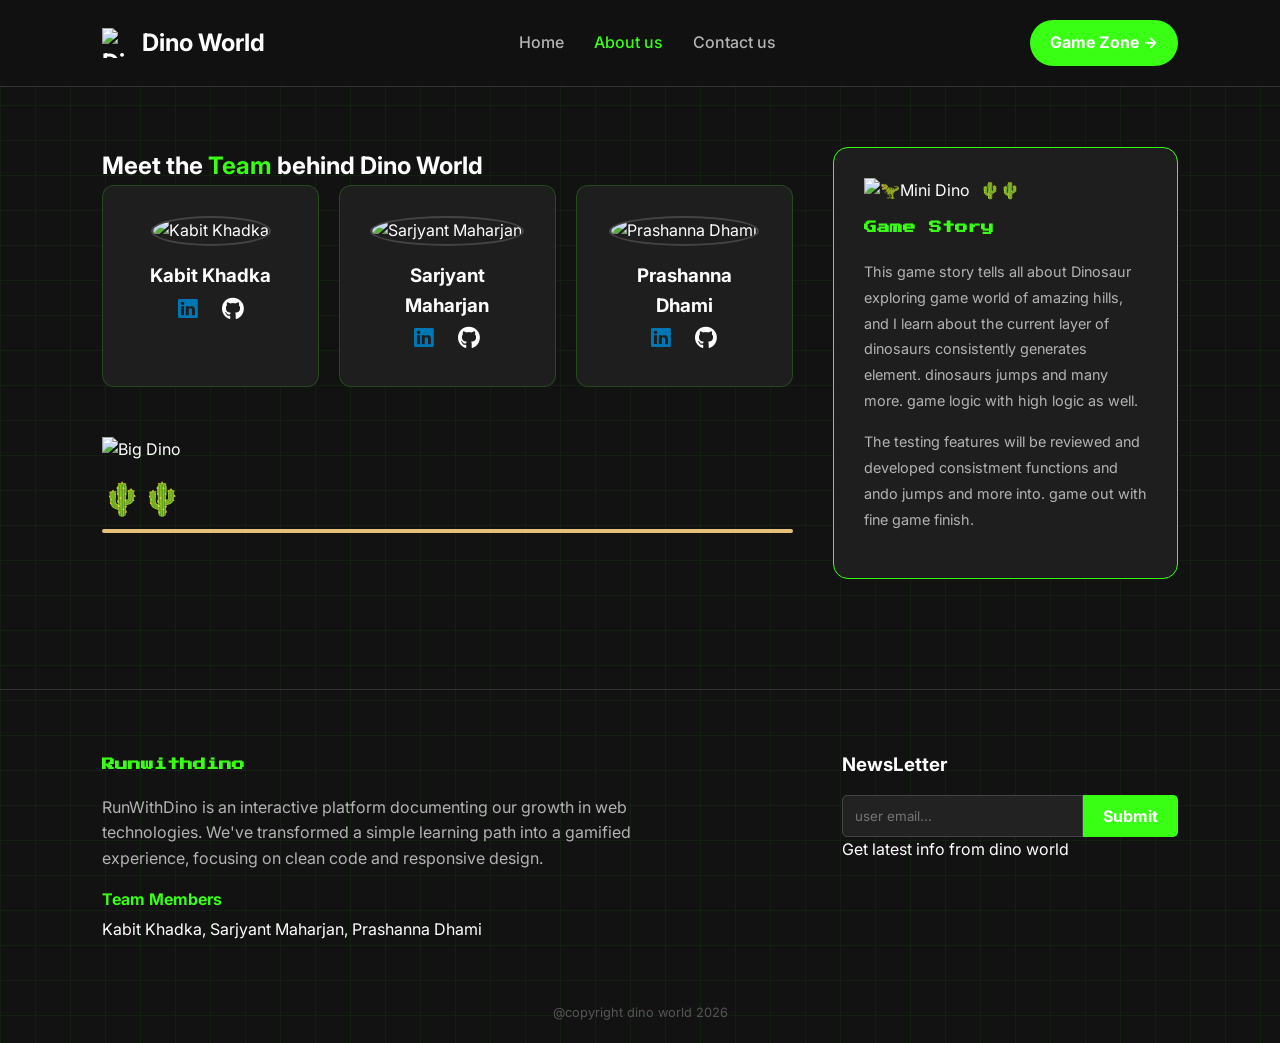
==== commit 17d7046f: "add game logic +css" ====
--- a/pages/about.html
+++ b/pages/about.html
@@ -13,7 +13,7 @@
     <nav class="navbar">
         <div class="logo">
             <img src="https://img.icons8.com/color/48/t-rex.png" alt="Dino Logo" class="nav-dino">
-            <span>LOGO</span>
+            <span>Dino World</span>
         </div>
         <ul class="nav-links">
             <li><a href="../index.html">Home</a></li>
@@ -88,7 +88,7 @@
     <footer class="footer">
         <div class="footer-top">
             <div class="team-section">
-                <h3>Website: <span class="site-name">runwithdino</span></h3>
+                <h3> <span class="site-name">Runwithdino</span></h3>
                 <p class="site-intro">RunWithDino is an interactive platform documenting our growth in web technologies. We've transformed a simple learning path into a gamified experience, focusing on clean code and responsive design.</p>
 
                 <div class="members-list">
@@ -103,7 +103,7 @@
                     <input type="email" placeholder="user email..." id="userEmail">
                     <button id="submitBtn">Submit</button>
                 </div>
-                <p>get updated about latest games</p>
+                <p>Get latest info from dino world</p>
             </div>
         </div>
         <p class="copyright">@copyright dino world 2026</p>
--- a/css/style.css
+++ b/css/style.css
@@ -815,6 +815,73 @@
     width: 100%;
 }
 
+.game-container::before {
+    content: "Click / tap or press SPACE to jump";
+    position: absolute;
+    top: 10px;
+    left: 50%;
+    transform: translateX(-50%);
+    color: #777;
+    font-size: 0.75rem;
+}
+
+.game-container.game-over::before {
+    content: "Game over! Press SPACE or tap to restart";
+    color: #ff8888;
+}
+
+#dino {
+    position: absolute;
+    bottom: 10px;
+    left: 40px;
+    font-size: 2.2rem;
+    transition: bottom 0.1s ease-out;
+    /* Flip so the dino faces to the right consistently */
+    transform: scaleX(-1);
+    transform-origin: center bottom;
+}
+
+#cactus {
+    position: absolute;
+    bottom: 10px;
+    right: -40px;
+    font-size: 2rem;
+}
+
+.cactus-moving {
+    /* JS updates `animationDuration` to increase speed with score */
+    animation: cactus-move 2200ms linear infinite;
+}
+
+.cactus-paused {
+    animation-play-state: paused;
+}
+
+@keyframes cactus-move {
+    0% {
+        right: -40px;
+    }
+    100% {
+        right: 100%;
+    }
+}
+
+.animate-jump {
+    animation: dino-jump 0.5s ease-out;
+}
+
+@keyframes dino-jump {
+    0% {
+        bottom: 10px;
+    }
+    50% {
+        bottom: 80px;
+    }
+    100% {
+        bottom: 10px;
+    }
+}
+
 .ground {
     position: absolute;
     bottom: 0;
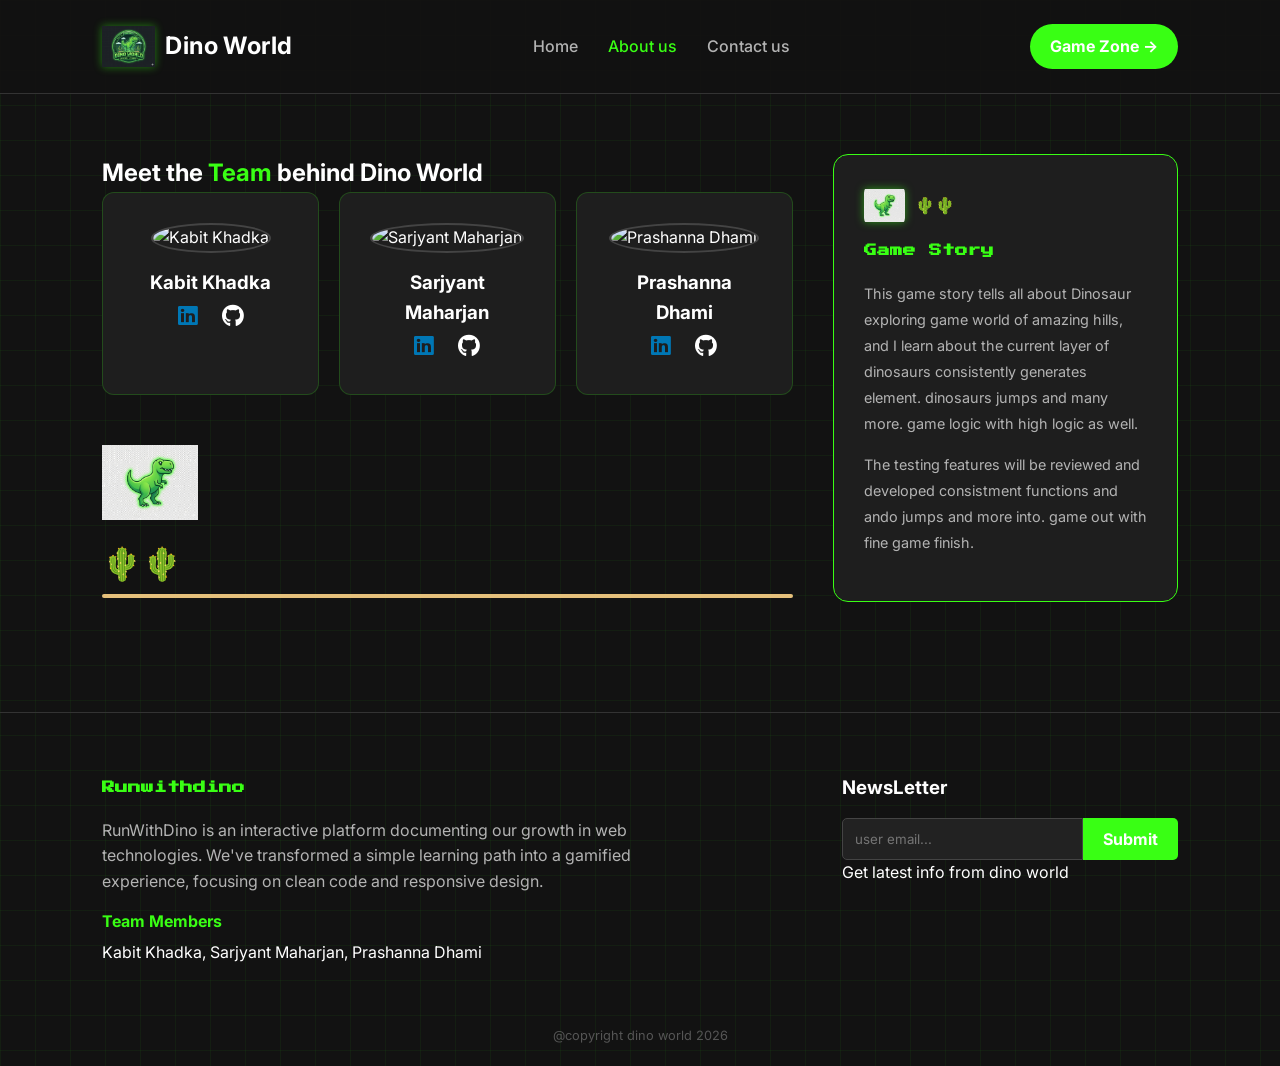
==== commit dd8aa354: "add logo,image,video" ====
--- a/pages/about.html
+++ b/pages/about.html
@@ -12,7 +12,7 @@
 
     <nav class="navbar">
         <div class="logo">
-            <img src="https://img.icons8.com/color/48/t-rex.png" alt="Dino Logo" class="nav-dino">
+            <img src="../images/dinologo.png" alt="Dino Logo" class="nav-dino">
             <span>Dino World</span>
         </div>
         <ul class="nav-links">
@@ -36,8 +36,8 @@
                         </div>
                         <h3>Kabit Khadka</h3>
                         <div class="social-links">
-                            <a href="#" class="li-icon"><i class="fab fa-linkedin"></i></a>
-                            <a href="#" class="gh-icon"><i class="fab fa-github"></i></a>
+                            <a href="https://www.linkedin.com/in/kabit-khadka1/" class="li-icon"><i class="fab fa-linkedin"></i></a>
+                            <a href="https://github.com/kabit-k" class="gh-icon"><i class="fab fa-github"></i></a>
                         </div>
                     </div>
 
@@ -47,8 +47,8 @@
                         </div>
                         <h3>Sarjyant Maharjan</h3>
                         <div class="social-links">
-                            <a href="#" class="li-icon"><i class="fab fa-linkedin"></i></a>
-                            <a href="#" class="gh-icon"><i class="fab fa-github"></i></a>
+                            <a href="https://www.linkedin.com/in/sarjyant-maharjan/" class="li-icon"><i class="fab fa-linkedin"></i></a>
+                            <a href="https://github.com/SarjyantM" class="gh-icon"><i class="fab fa-github"></i></a>
                         </div>
                     </div>
 
@@ -58,14 +58,14 @@
                         </div>
                         <h3>Prashanna Dhami</h3>
                         <div class="social-links">
-                            <a href="#" class="li-icon"><i class="fab fa-linkedin"></i></a>
-                            <a href="#" class="gh-icon"><i class="fab fa-github"></i></a>
+                            <a href="https://www.linkedin.com/in/prashanna-dhami/" class="li-icon"><i class="fab fa-linkedin"></i></a>
+                            <a href="https://github.com/prashannaLeo/" class="gh-icon"><i class="fab fa-github"></i></a>
                         </div>
                     </div>
                 </div>
 
                 <div class="bottom-deco">
-                    <img src="https://encrypted-tbn0.gstatic.com/images?q=tbn:ANd9GcTI5a7e_6_ciNpyhqQS6fGjPZsVxB_nCckmqiTa_41D0Q&s" alt="Big Dino" class="floating-dino">
+                    <img src="../images/dino.png" alt="Big Dino" class="floating-dino">
                     <div class="cactus-group">🌵🌵</div>
                     <div class="ground-line"></div>
                 </div>
@@ -74,7 +74,7 @@
             <aside class="story-sidebar">
                 <div class="story-box">
                     <div class="pixel-header">
-                         <img src="https://img.icons8.com/color/48/t-rex.png" alt="🦖Mini Dino" class="mini-dino-icon">
+                         <img src="../images/dino.png" alt="🦖Mini Dino" class="mini-dino-icon">
                          <span class="cactus-inline">🌵🌵</span>
                     </div>
                     <h3 class="pixel-font">Game Story</h3>
--- a/css/style.css
+++ b/css/style.css
@@ -114,6 +114,48 @@
 .navbar .nav-dino {
     width: 30px;
     height: 30px;
+    object-fit: contain;
+    background: transparent;
+    filter: drop-shadow(0 0 4px rgba(57, 255, 20, 0.45));
+    transition: transform 0.25s ease, filter 0.25s ease;
+}
+
+/* Home/About logo and image polish */
+body:not(.about-page) .navbar .logo .nav-dino,
+body.about-page .navbar .logo .nav-dino {
+    width: 53px;
+    height: 53px;
+}
+
+body:not(.about-page) .navbar .logo:hover .nav-dino,
+body.about-page .navbar .logo:hover .nav-dino {
+    transform: translateY(-2px) scale(1.06);
+    filter: drop-shadow(0 0 10px rgba(57, 255, 20, 0.8));
+}
+
+body.about-page .logo span {
+    letter-spacing: 0.4px;
+}
+
+/* Index page image tuning */
+.hero-image {
+    border: 1px solid rgba(57, 255, 20, 0.25);
+    box-shadow: 0 14px 30px rgba(0, 0, 0, 0.35);
+}
+
+.card-header img {
+    border-radius: 8px;
+    background: transparent;
+}
+
+.card a {
+    text-decoration: none;
+    color: inherit;
+}
+
+.card a:hover .card-header img {
+    transform: scale(1.08);
+    transition: transform 0.25s ease;
 }
 
 nav .nav-links,
@@ -339,11 +381,14 @@
 }
 
 .card-header img {
-    width: 40px;
-    height: 40px;
+    width: 48px;
+    height: 48px;
     object-fit: contain;
 }
-
+ .card a{
+    text-decoration: none;
+    color: var(--text-white);
+ }
 /* ========================================
    Footer - Fancy (Contact & Game pages)
    ======================================== */
@@ -623,8 +668,8 @@
 .hero-image {
     flex: 1;
     min-width: 350px;
-    height: 250px;
-    background: var(--accent-cream);
+    height: 400px;
+    background: transparent;
     border-radius: 4px;
     display: flex;
     align-items: center;
@@ -636,6 +681,13 @@
 #gameCanvas {
     width: 100%;
     height: 100%;
+}
+
+.hero-video {
+    width: 100%;
+    height: 100%;
+    object-fit: cover;
+    display: block;
 }
 
 /* ========================================
@@ -688,10 +740,11 @@
 }
 
 .profile-pic img {
-    width: 90px;
-    height: 90px;
+    width: 108px;
+    height: 108px;
     border-radius: 50%;
     border: 2px solid #444;
+    background: transparent;
     margin-bottom: 15px;
     transition: 0.3s;
 }
@@ -699,6 +752,15 @@
 .member-card:hover .profile-pic img {
     border-color: var(--neon-green);
     transform: scale(1.1);
+}
+
+.mini-dino-icon {
+    width: 41px;
+    height: 41px;
+    object-fit: contain;
+    border-radius: 8px;
+    background: transparent;
+    filter: drop-shadow(0 0 4px rgba(57, 255, 20, 0.55));
 }
 
 .social-links a {
@@ -756,8 +818,9 @@
 
 .floating-dino {
     animation: float 3s ease-in-out infinite;
-    width: 80px;
+    width: 96px;
     height: auto;
+    background: transparent;
 }
 
 .cactus-group {
@@ -782,9 +845,10 @@
    Game Page
    ======================================== */
 .game-page-container {
-    max-width: 800px;
+    max-width: 1100px;
     margin: 40px auto;
     text-align: center;
+    padding: 0 20px;
 }
 
 .game-header {
@@ -811,7 +875,7 @@
     cursor: pointer;
     overflow: hidden;
     position: relative;
-    height: 250px;
+    height: 320px;
     width: 100%;
 }
 
@@ -832,20 +896,21 @@
 
 #dino {
     position: absolute;
-    bottom: 10px;
+    bottom: 26px;
     left: 40px;
-    font-size: 2.2rem;
-    transition: bottom 0.1s ease-out;
+    font-size: 2.7rem;
+    --jump-forward: 10px;
     /* Flip so the dino faces to the right consistently */
-    transform: scaleX(-1);
+    transform: translate3d(0, 0, 0) scaleX(-1);
     transform-origin: center bottom;
+    will-change: transform;
 }
 
 #cactus {
     position: absolute;
-    bottom: 10px;
-    right: -40px;
-    font-size: 2rem;
+    bottom: 26px;
+    right: -64px;
+    font-size: 2.4rem;
 }
 
 .cactus-moving {
@@ -859,26 +924,31 @@
 
 @keyframes cactus-move {
     0% {
-        right: -40px;
+        right: -64px;
     }
     100% {
-        right: 100%;
+        right: calc(100% + 64px);
     }
 }
 
 .animate-jump {
-    animation: dino-jump 0.5s ease-out;
+    /* Use transform instead of animating `bottom` for smoother motion */
+    animation: dino-jump 620ms cubic-bezier(0.25, 0.7, 0.3, 1);
+    will-change: transform;
 }
 
 @keyframes dino-jump {
     0% {
-        bottom: 10px;
-    }
-    50% {
-        bottom: 80px;
+        transform: translate3d(0, 0, 0) scaleX(-1);
+    }
+    45% {
+        transform: translate3d(var(--jump-forward), -74px, 0) scaleX(-1);
+    }
+    60% {
+        transform: translate3d(calc(var(--jump-forward) * 0.75), -68px, 0) scaleX(-1);
     }
     100% {
-        bottom: 10px;
+        transform: translate3d(0, 0, 0) scaleX(-1);
     }
 }
 
@@ -886,8 +956,37 @@
     position: absolute;
     bottom: 0;
     width: 100%;
-    height: 2px;
-    background-color: var(--accent-green);
+    height: 18px;
+    background:
+        repeating-linear-gradient(
+            90deg,
+            rgba(57, 255, 20, 0.7) 0,
+            rgba(57, 255, 20, 0.7) 20px,
+            rgba(57, 255, 20, 0.3) 20px,
+            rgba(57, 255, 20, 0.3) 32px
+        );
+    border-top: 3px solid var(--accent-green);
+}
+
+@media (max-width: 768px) {
+    .game-page-container {
+        max-width: 100%;
+        padding: 0 12px;
+    }
+
+    .game-container {
+        height: 250px;
+    }
+
+    #dino {
+        font-size: 2.2rem;
+        bottom: 20px;
+    }
+
+    #cactus {
+        font-size: 2rem;
+        bottom: 20px;
+    }
 }
 
 .game-instructions {
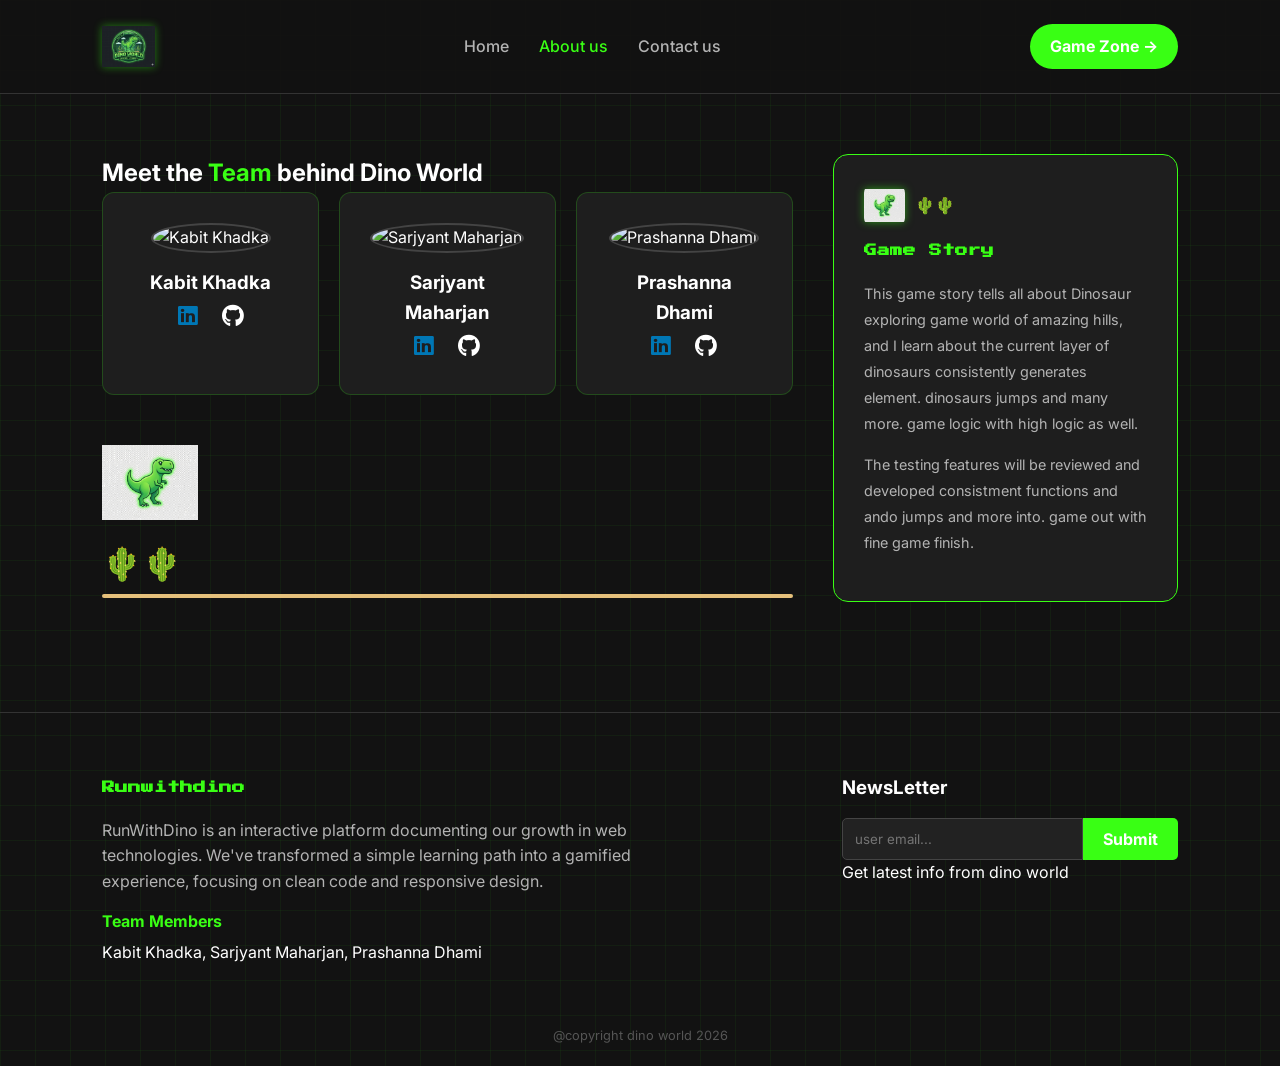
==== commit ad6ec2d9: "remove span fron logo in navbar" ====
--- a/pages/about.html
+++ b/pages/about.html
@@ -13,7 +13,6 @@
     <nav class="navbar">
         <div class="logo">
             <img src="../images/dinologo.png" alt="Dino Logo" class="nav-dino">
-            <span>Dino World</span>
         </div>
         <ul class="nav-links">
             <li><a href="../index.html">Home</a></li>
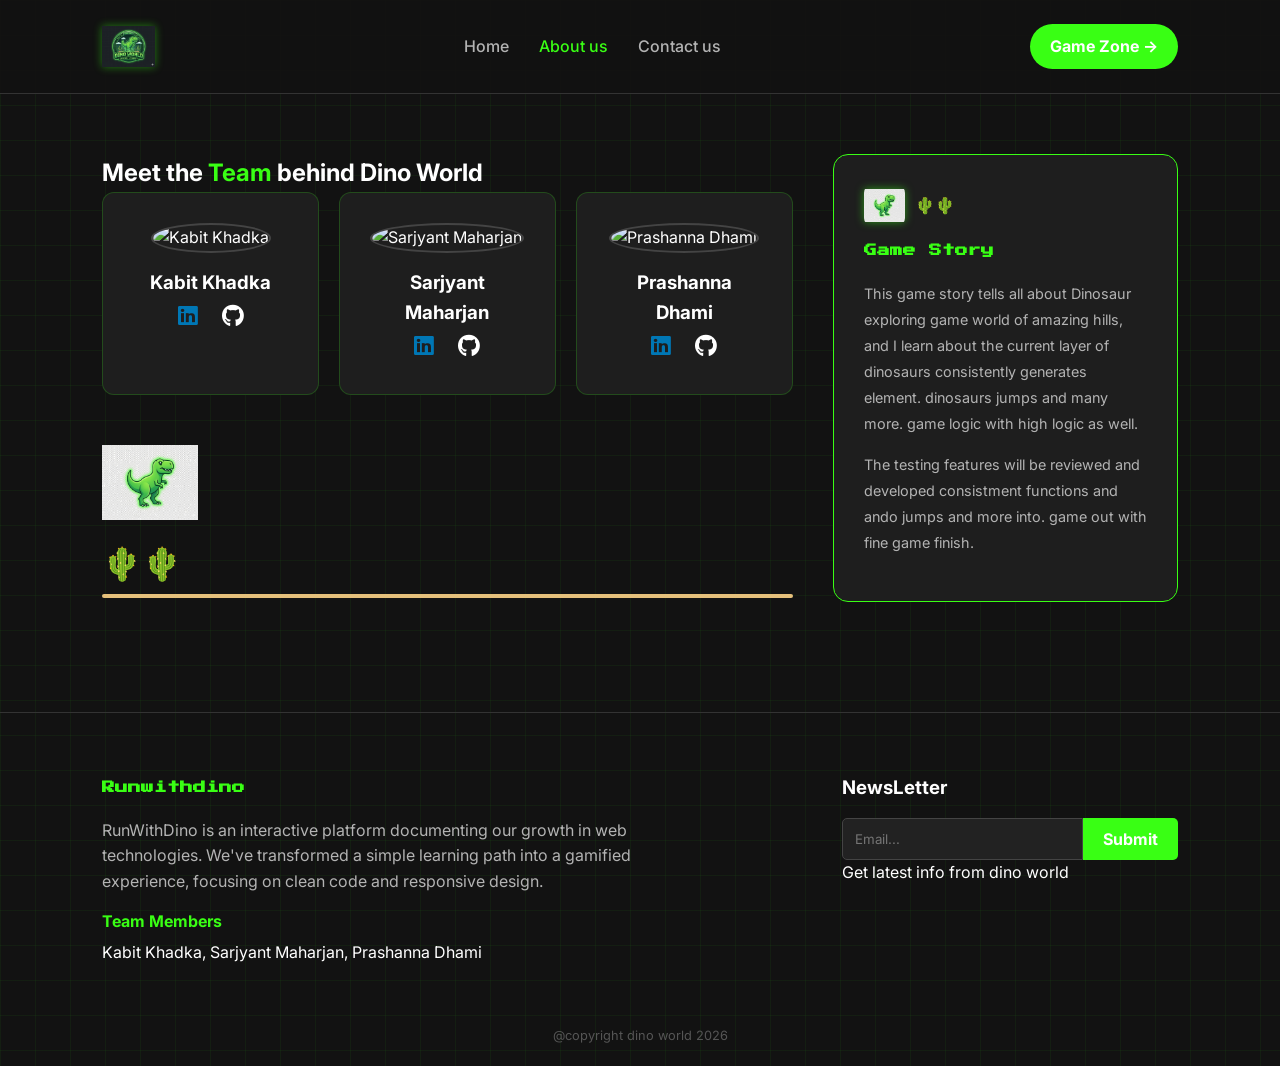
==== commit 9291a85b: "modify email placeholder in footer" ====
--- a/pages/about.html
+++ b/pages/about.html
@@ -99,7 +99,7 @@
             <div class="newsletter">
                 <h3>NewsLetter</h3>
                 <div class="input-group">
-                    <input type="email" placeholder="user email..." id="userEmail">
+                    <input type="email" placeholder="Email..." id="userEmail">
                     <button id="submitBtn">Submit</button>
                 </div>
                 <p>Get latest info from dino world</p>
--- a/css/style.css
+++ b/css/style.css
@@ -14,7 +14,6 @@
     --text-accent: #39FF14;
     --text-dark: #e0e0e0;
     --text-muted: #b3b3b3;
-    --accent-cream: #fdf5e6;
     --error-red: #ff4444;
     --footer-border: #39FF14;
 }
@@ -100,7 +99,6 @@
 }
 
 nav .logo,
-nav .logo-link,
 .navbar .logo {
     font-weight: bold;
     font-size: 1.5rem;
@@ -179,14 +177,6 @@
 .navbar .nav-links a:hover,
 .navbar .nav-links a.active {
     color: var(--neon-green);
-}
-
-nav .nav-links .menu-items {
-    color: var(--text-dark);
-}
-
-nav .nav-links .menu-items:hover {
-    color: rgb(131, 22, 22);
 }
 
 .btn-game-zone {
@@ -301,51 +291,6 @@
     border: 1px solid #3a553a;
 }
 
-.footer-form {
-    display: flex;
-    gap: 10px;
-    flex-wrap: wrap;
-}
-
-.footer-form input {
-    flex: 1;
-    padding: 12px 15px;
-    border: 2px solid #2a3a2a;
-    border-radius: 8px;
-    background: #1a2a1a;
-    color: var(--text-main);
-    font-size: 14px;
-    transition: all 0.3s ease;
-}
-
-.footer-form input:focus {
-    outline: none;
-    border-color: var(--accent-green);
-    background: #0f1a0f;
-}
-
-.footer-form input::placeholder {
-    color: #6a7a6a;
-}
-
-.footer-form button {
-    width: auto;
-    padding: 12px 20px;
-    margin-top: 0;
-    background: var(--accent-green);
-    color: white;
-    font-size: 14px;
-    font-weight: bold;
-    border-radius: 8px;
-    cursor: pointer;
-    transition: all 0.3s ease;
-}
-
-.footer-form button:hover {
-    background: var(--hover-green);
-    transform: translateY(-2px);
-}
-
 /* ========================================
    Cards
    ======================================== */
@@ -384,179 +329,6 @@
     width: 48px;
     height: 48px;
     object-fit: contain;
-}
- .card a{
-    text-decoration: none;
-    color: var(--text-white);
- }
-/* ========================================
-   Footer - Fancy (Contact & Game pages)
-   ======================================== */
-footer:not(.footer) {
-    background: linear-gradient(135deg, #1a2a1a 0%, #0f1a0f 100%);
-    color: var(--text-main);
-    padding: 60px 0 20px 0;
-    margin-top: 80px;
-    border-top: 3px solid var(--accent-green);
-    position: relative;
-    box-shadow: 0 -10px 30px rgba(0, 0, 0, 0.3);
-}
-
-footer:not(.footer)::before {
-    content: '';
-    position: absolute;
-    top: -20px;
-    left: 0;
-    width: 100%;
-    height: 20px;
-    background: linear-gradient(90deg, var(--accent-green), #7cb342, var(--accent-green));
-    opacity: 0.6;
-}
-
-footer:not(.footer) .footer-container {
-    max-width: 1200px;
-    margin: 0 auto;
-    display: flex;
-    justify-content: space-between;
-    flex-wrap: wrap;
-    padding: 0 40px;
-    gap: 40px;
-}
-
-footer:not(.footer) .footer-brand {
-    flex: 1;
-    min-width: 200px;
-}
-
-footer:not(.footer) .footer-brand h3 {
-    margin-bottom: 20px;
-    font-size: 1.8rem;
-    background: linear-gradient(135deg, #8bc34a, #4caf50);
-    background-clip: text;
-    -webkit-background-clip: text;
-    -webkit-text-fill-color: transparent;
-    display: inline-block;
-}
-
-footer:not(.footer) .footer-brand p {
-    font-size: 0.9rem;
-    line-height: 1.6;
-    color: #b0c4b0;
-    margin-bottom: 20px;
-}
-
-footer:not(.footer) .social-icons {
-    display: flex;
-    gap: 15px;
-    margin-top: 20px;
-}
-
-footer:not(.footer) .social-icons a {
-    display: inline-flex;
-    align-items: center;
-    justify-content: center;
-    width: 36px;
-    height: 36px;
-    background: #2a3a2a;
-    border-radius: 50%;
-    text-decoration: none;
-    color: #8bc34a;
-    transition: all 0.3s ease;
-    font-size: 18px;
-}
-
-footer:not(.footer) .social-icons a:hover {
-    background: var(--accent-green);
-    color: white;
-    transform: translateY(-3px);
-}
-
-footer:not(.footer) .footer-links {
-    flex: 1;
-    min-width: 150px;
-}
-
-footer:not(.footer) .footer-links h4 {
-    margin-bottom: 20px;
-    color: #8bc34a;
-    font-size: 1.2rem;
-    position: relative;
-    display: inline-block;
-}
-
-footer:not(.footer) .footer-links h4::after {
-    content: '';
-    position: absolute;
-    bottom: -8px;
-    left: 0;
-    width: 40px;
-    height: 2px;
-    background: var(--accent-green);
-}
-
-footer:not(.footer) .footer-links a {
-    display: block;
-    text-decoration: none;
-    color: #b0c4b0;
-    margin-bottom: 12px;
-    font-size: 0.9rem;
-    transition: all 0.3s ease;
-}
-
-footer:not(.footer) .footer-links a:hover {
-    color: #8bc34a;
-    padding-left: 8px;
-}
-
-footer:not(.footer) .footer-newsletter {
-    flex: 1;
-    min-width: 250px;
-}
-
-footer:not(.footer) .footer-newsletter h4 {
-    margin-bottom: 20px;
-    color: #8bc34a;
-    font-size: 1.2rem;
-    position: relative;
-    display: inline-block;
-}
-
-footer:not(.footer) .footer-newsletter h4::after {
-    content: '';
-    position: absolute;
-    bottom: -8px;
-    left: 0;
-    width: 40px;
-    height: 2px;
-    background: var(--accent-green);
-}
-
-footer:not(.footer) .footer-newsletter p {
-    font-size: 0.85rem;
-    margin-bottom: 20px;
-    color: #b0c4b0;
-    line-height: 1.5;
-}
-
-footer:not(.footer) .footer-bottom {
-    text-align: center;
-    padding-top: 40px;
-    margin-top: 40px;
-    border-top: 1px solid #2a3a2a;
-}
-
-footer:not(.footer) .footer-bottom p {
-    font-size: 0.8rem;
-    color: #7a8a7a;
-}
-
-footer:not(.footer) .footer-bottom a {
-    color: #8bc34a;
-    text-decoration: none;
-}
-
-footer:not(.footer) .footer-bottom a:hover {
-    text-decoration: underline;
 }
 
 /* ========================================
@@ -628,20 +400,6 @@
 }
 
 /* ========================================
-   Footer - About Page
-   ======================================== */
-.footer:not(:has(.footer-top)) {
-    text-align: center;
-    padding: 50px;
-    color: #555;
-}
-
-.footer:not(:has(.footer-top)) .copyright {
-    margin: 0;
-    font-size: 0.8rem;
-}
-
-/* ========================================
    Home Page
    ======================================== */
 .hero {
@@ -668,7 +426,7 @@
 .hero-image {
     flex: 1;
     min-width: 350px;
-    height: 400px;
+    height: 350px;
     background: transparent;
     border-radius: 4px;
     display: flex;
@@ -676,11 +434,6 @@
     justify-content: center;
     position: relative;
     overflow: hidden;
-}
-
-#gameCanvas {
-    width: 100%;
-    height: 100%;
 }
 
 .hero-video {
@@ -1018,44 +771,6 @@
    Responsive Design
    ======================================== */
 @media (max-width: 768px) {
-    /* Fancy Footer */
-    footer:not(.footer) .footer-container {
-        flex-direction: column;
-        text-align: center;
-        padding: 0 20px;
-        gap: 30px;
-    }
-
-    footer:not(.footer) .footer-brand h3 {
-        font-size: 1.5rem;
-    }
-
-    footer:not(.footer) .social-icons {
-        justify-content: center;
-    }
-
-    footer:not(.footer) .footer-links h4::after,
-    footer:not(.footer) .footer-newsletter h4::after {
-        left: 50%;
-        transform: translateX(-50%);
-    }
-
-    footer:not(.footer) .footer-links a {
-        text-align: center;
-    }
-
-    footer:not(.footer) .footer-form {
-        justify-content: center;
-    }
-
-    footer:not(.footer) .footer-form input {
-        width: 100%;
-    }
-
-    footer:not(.footer) .footer-form button {
-        width: 100%;
-    }
-
     /* Home page */
     .hero-content h1 {
         font-size: 2.5rem;
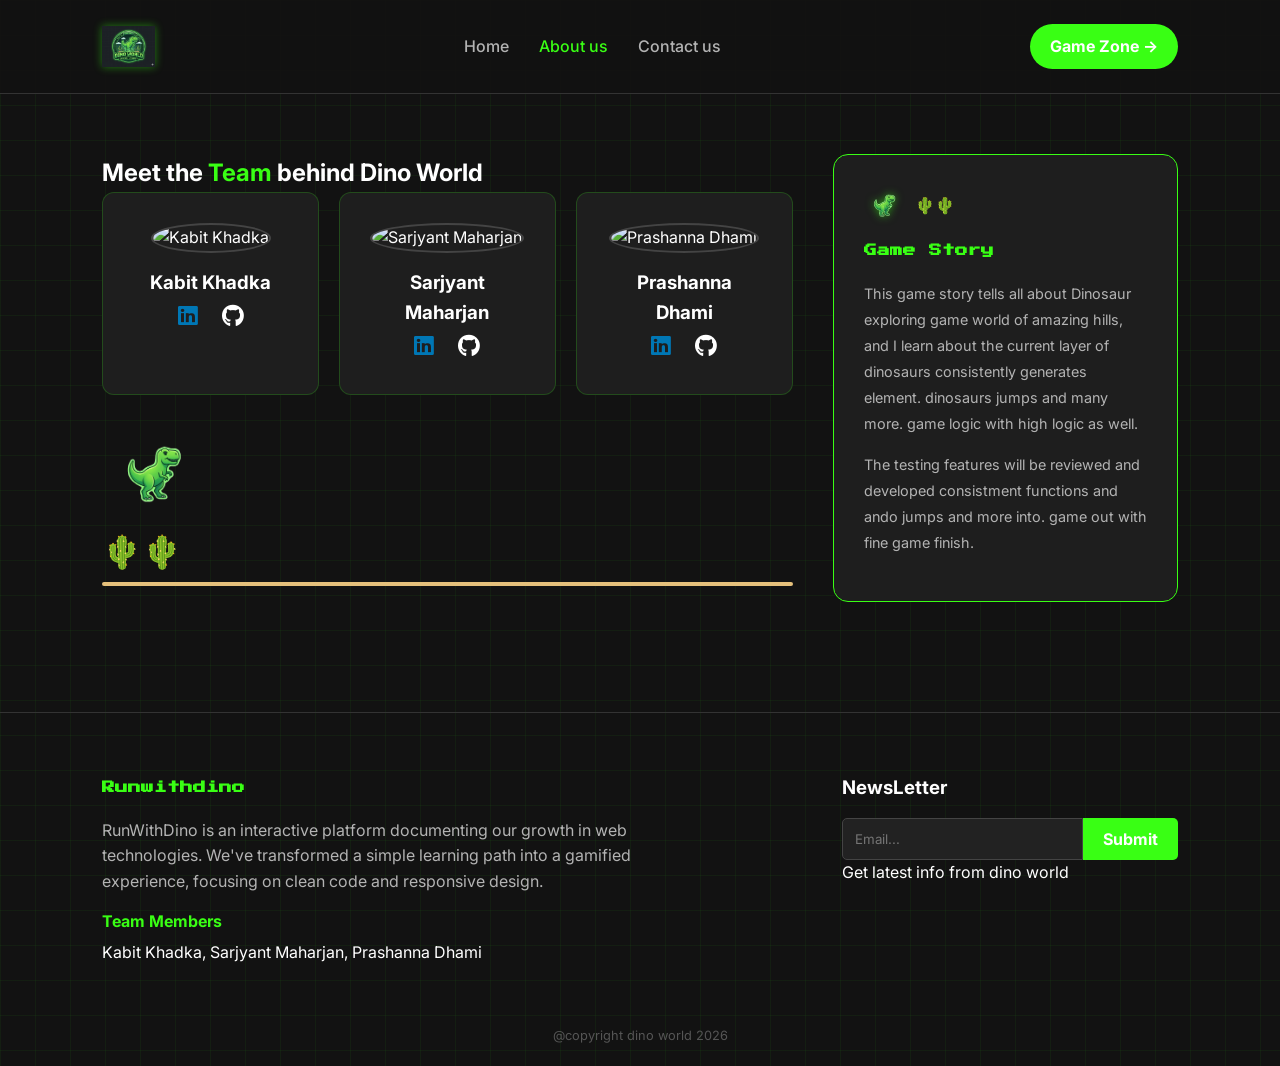
==== commit 5a66b5a4: "remove background of images" ====
--- a/pages/about.html
+++ b/pages/about.html
@@ -64,7 +64,7 @@
                 </div>
 
                 <div class="bottom-deco">
-                    <img src="../images/dino.png" alt="Big Dino" class="floating-dino">
+                    <img src="../images/DINO-trans.png" alt="Big Dino" class="floating-dino">
                     <div class="cactus-group">🌵🌵</div>
                     <div class="ground-line"></div>
                 </div>
@@ -73,7 +73,7 @@
             <aside class="story-sidebar">
                 <div class="story-box">
                     <div class="pixel-header">
-                         <img src="../images/dino.png" alt="🦖Mini Dino" class="mini-dino-icon">
+                         <img src="../images/DINO-trans.png" alt="🦖Mini Dino" class="mini-dino-icon">
                          <span class="cactus-inline">🌵🌵</span>
                     </div>
                     <h3 class="pixel-font">Game Story</h3>
--- a/css/style.css
+++ b/css/style.css
@@ -571,14 +571,14 @@
 
 .floating-dino {
     animation: float 3s ease-in-out infinite;
-    width: 96px;
+    width: 15%;
     height: auto;
     background: transparent;
 }
 
 .cactus-group {
     font-size: 2rem;
-    margin-top: 10px;
+    margin-top: 15px;
 }
 
 .ground-line {
